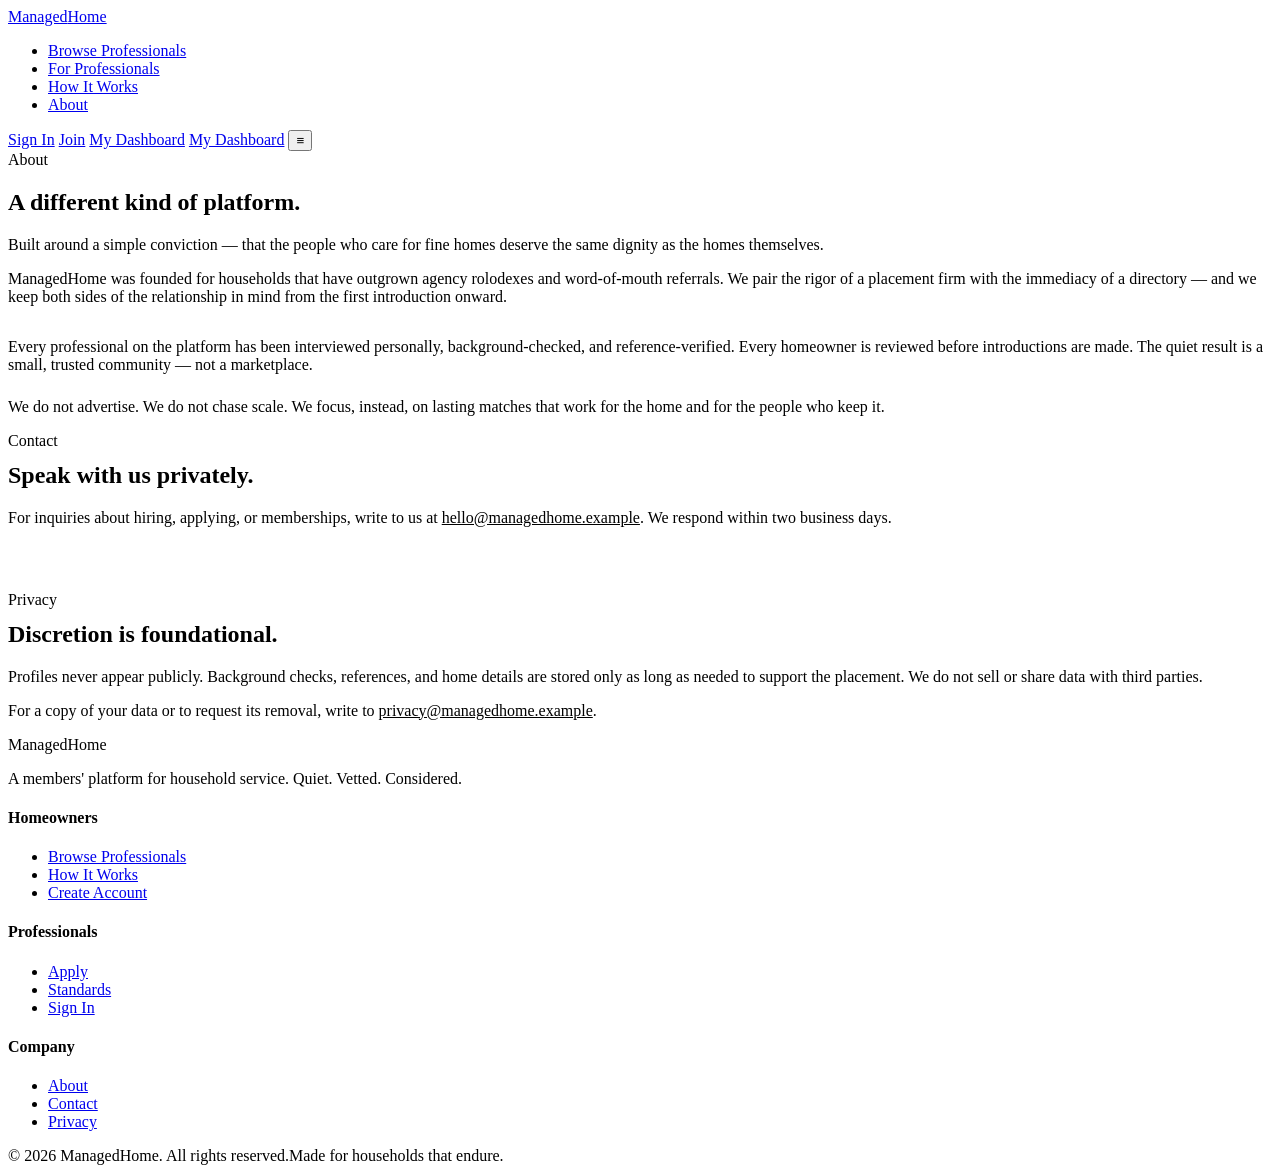
==== about.html @ 33c77a24 "Add files via upload" ====
<!doctype html>
<html lang="en">
<head>
  <meta charset="utf-8">
  <meta name="viewport" content="width=device-width, initial-scale=1">
  <title>About — ManagedHome</title>
  <link rel="stylesheet" href="css/styles.css">
</head>
<body>

<header class="site-header">
  <nav class="nav">
    <a href="index.html" class="brand">Managed<span>Home</span></a>
    <ul class="nav-links">
      <li><a href="browse.html">Browse Professionals</a></li>
      <li><a href="apply.html">For Professionals</a></li>
      <li><a href="how-it-works.html">How It Works</a></li>
      <li><a href="about.html" class="active">About</a></li>
    </ul>
    <div class="nav-actions">
      <a href="login.html" class="btn btn-sm btn-ghost" data-auth-show="out">Sign In</a>
      <a href="signup.html" class="btn btn-sm btn-primary" data-auth-show="out">Join</a>
      <a href="dashboard-homeowner.html" class="btn btn-sm btn-ghost" data-auth-show="homeowner">My Dashboard</a>
      <a href="dashboard-pro.html"        class="btn btn-sm btn-ghost" data-auth-show="pro">My Dashboard</a>
      <button class="nav-toggle" aria-label="Menu">≡</button>
    </div>
  </nav>
</header>

<section class="page-banner">
  <div class="container">
    <span class="eyebrow">About</span>
    <h1>A different kind of platform.</h1>
    <p>Built around a simple conviction — that the people who care for fine homes deserve the same dignity as the homes themselves.</p>
  </div>
</section>

<section>
  <div class="container container-narrow">
    <p class="lede" style="margin-bottom:2rem;">ManagedHome was founded for households that have outgrown agency rolodexes and word-of-mouth referrals. We pair the rigor of a placement firm with the immediacy of a directory — and we keep both sides of the relationship in mind from the first introduction onward.</p>
    <p style="margin-bottom:1.5rem;">Every professional on the platform has been interviewed personally, background-checked, and reference-verified. Every homeowner is reviewed before introductions are made. The quiet result is a small, trusted community — not a marketplace.</p>
    <p>We do not advertise. We do not chase scale. We focus, instead, on lasting matches that work for the home and for the people who keep it.</p>
  </div>
</section>

<section style="background:var(--ivory);">
  <div class="container container-narrow">
    <div id="contact" style="margin-bottom: 4rem;">
      <span class="eyebrow">Contact</span>
      <h2 style="margin-top:.75rem;">Speak with us privately.</h2>
      <p class="muted" style="margin-top:1rem;">For inquiries about hiring, applying, or memberships, write to us at <a href="mailto:hello@managedhome.example" style="border-bottom:1px solid var(--ink); color:var(--ink);">hello@managedhome.example</a>. We respond within two business days.</p>
    </div>

    <div id="privacy">
      <span class="eyebrow">Privacy</span>
      <h2 style="margin-top:.75rem;">Discretion is foundational.</h2>
      <p class="muted" style="margin-top:1rem; margin-bottom:1rem;">Profiles never appear publicly. Background checks, references, and home details are stored only as long as needed to support the placement. We do not sell or share data with third parties.</p>
      <p class="muted">For a copy of your data or to request its removal, write to <a href="mailto:privacy@managedhome.example" style="border-bottom:1px solid var(--ink); color:var(--ink);">privacy@managedhome.example</a>.</p>
    </div>
  </div>
</section>

<footer class="site-footer">
  <div class="container">
    <div class="footer-grid">
      <div><div class="footer-brand">ManagedHome</div><p>A members' platform for household service. Quiet. Vetted. Considered.</p></div>
      <div><h4>Homeowners</h4><ul><li><a href="browse.html">Browse Professionals</a></li><li><a href="how-it-works.html">How It Works</a></li><li><a href="signup.html">Create Account</a></li></ul></div>
      <div><h4>Professionals</h4><ul><li><a href="apply.html">Apply</a></li><li><a href="how-it-works.html">Standards</a></li><li><a href="login.html">Sign In</a></li></ul></div>
      <div><h4>Company</h4><ul><li><a href="about.html">About</a></li><li><a href="about.html#contact">Contact</a></li><li><a href="about.html#privacy">Privacy</a></li></ul></div>
    </div>
    <div class="footer-bottom"><span>© 2026 ManagedHome. All rights reserved.</span><span>Made for households that endure.</span></div>
  </div>
</footer>
<script src="js/data.js"></script>
<script src="js/app.js"></script>
</body>
</html>
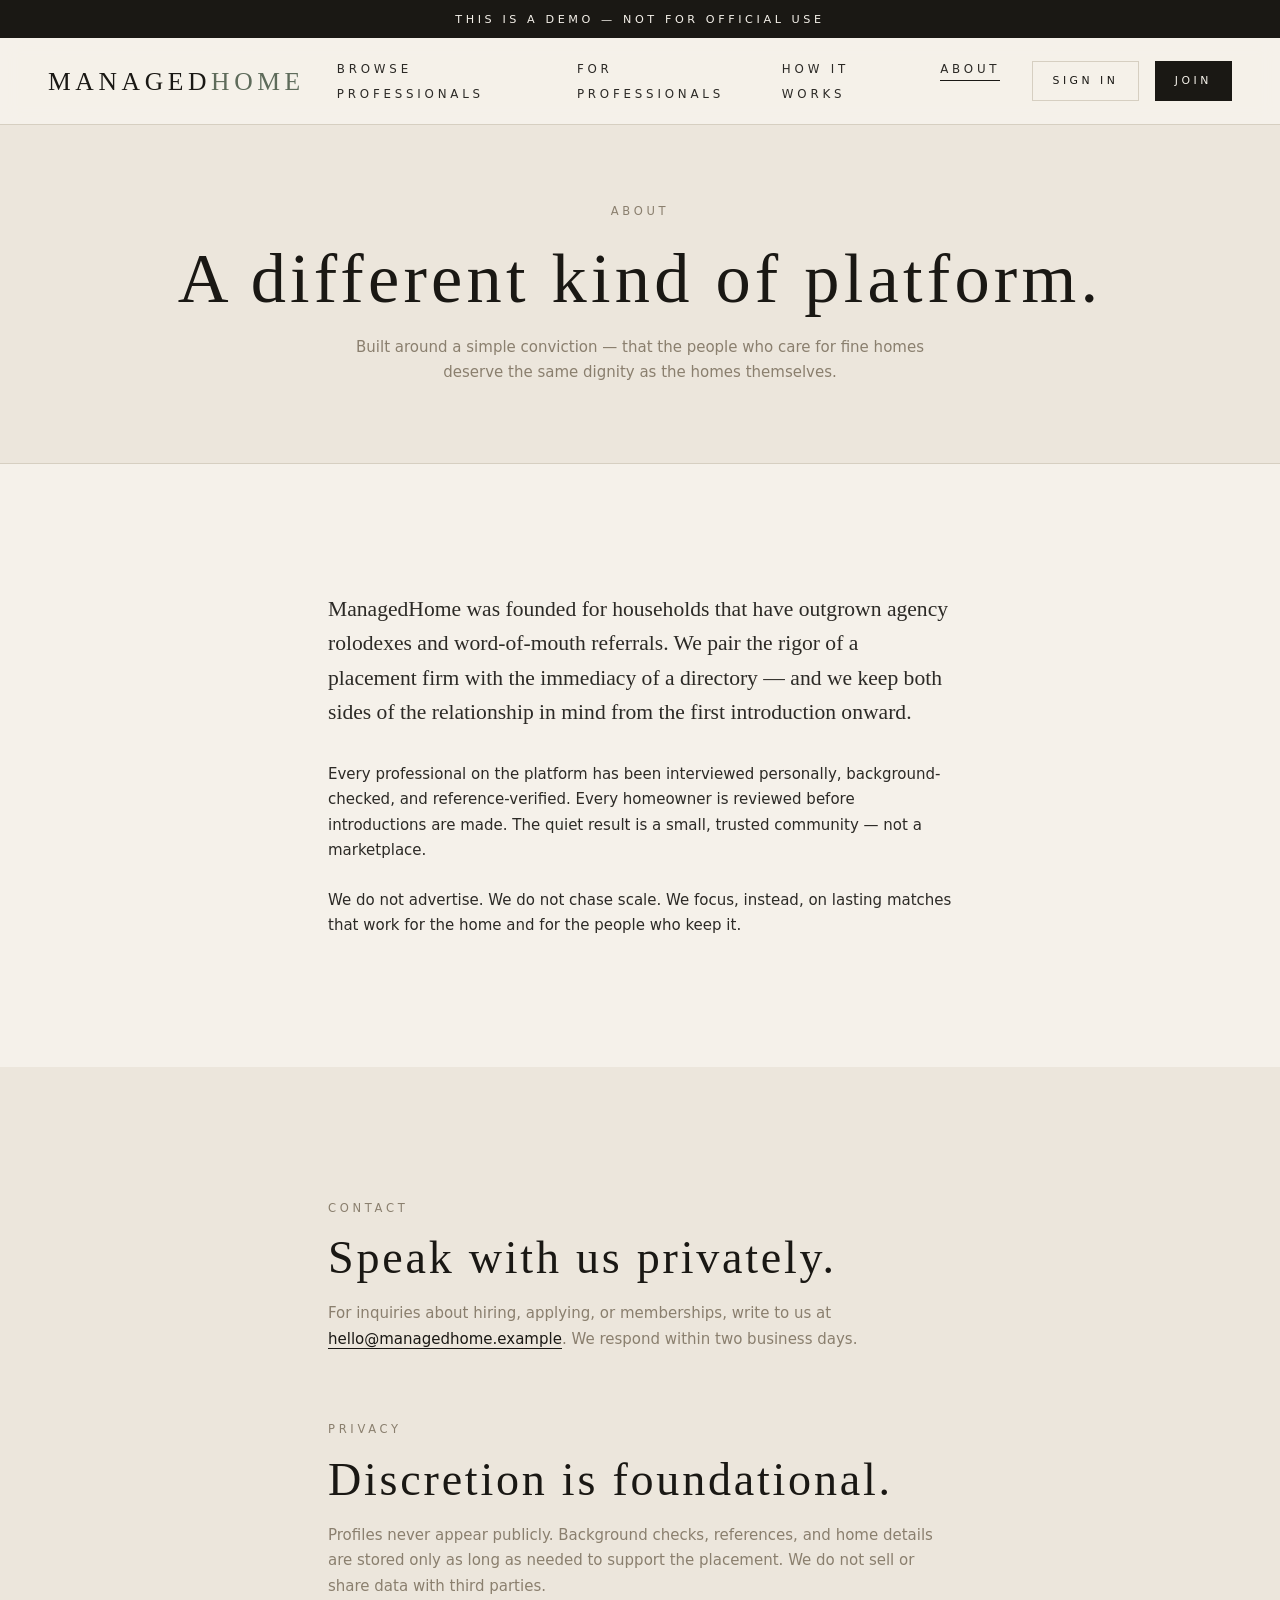
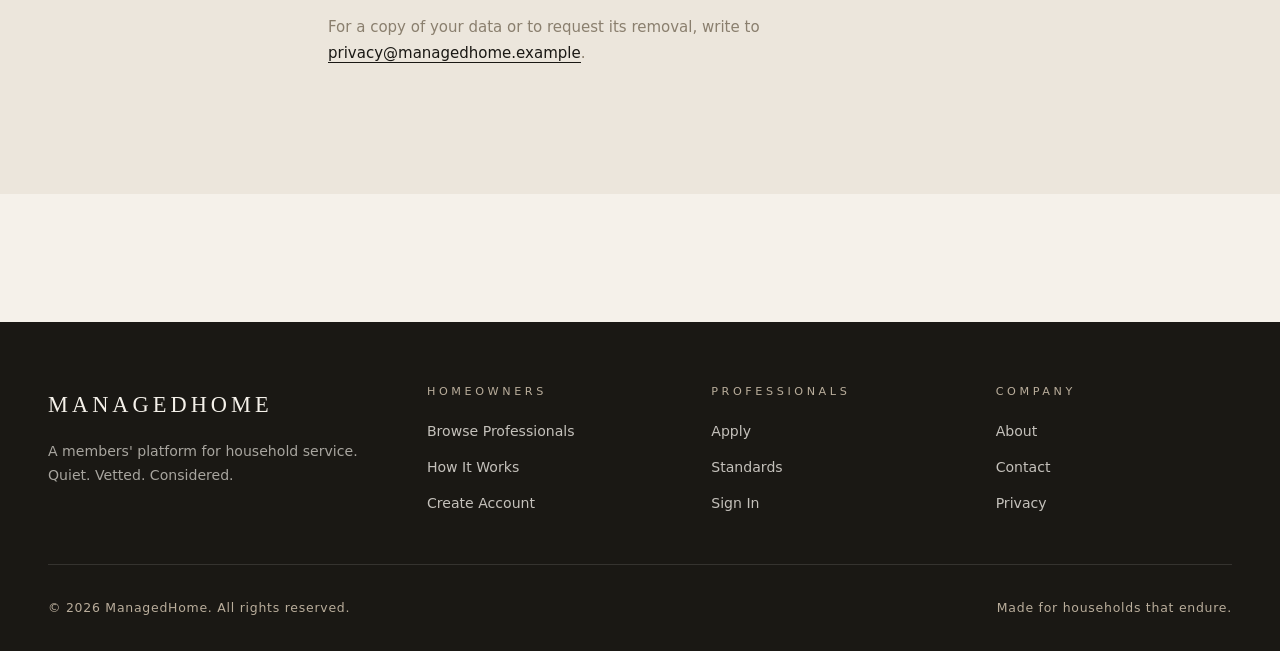
==== commit cb99ab0e: "Add 'demo — not for official use' banner to every page" ====
--- a/about.html
+++ b/about.html
@@ -7,6 +7,8 @@
   <link rel="stylesheet" href="css/styles.css">
 </head>
 <body>
+
+<div class="demo-banner">This is a demo — not for official use</div>
 
 <header class="site-header">
   <nav class="nav">
--- a/css/styles.css
+++ b/css/styles.css
@@ -0,0 +1,802 @@
+/* =========================================================
+   ManagedHome — Restoration Hardware-inspired aesthetic
+   Warm neutrals, refined serif headings, generous whitespace
+   ========================================================= */
+
+@import url('https://fonts.googleapis.com/css2?family=Cormorant+Garamond:wght@300;400;500;600&family=Inter:wght@300;400;500;600&display=swap');
+
+:root {
+  /* Palette — warm, muted, RH-inspired */
+  --bone:        #f5f1ea;
+  --ivory:       #ece6dc;
+  --cream:       #e4ddd0;
+  --taupe:       #b9ad9b;
+  --stone:       #8a7f6e;
+  --charcoal:    #2c2a26;
+  --ink:         #1a1814;
+  --line:        #d6cfc1;
+  --accent:      #5e6b5a;     /* muted sage */
+  --accent-soft: #cfd2c8;
+
+  /* Typography */
+  --serif: 'Cormorant Garamond', 'Times New Roman', serif;
+  --sans:  'Inter', -apple-system, system-ui, sans-serif;
+
+  /* Spacing rhythm */
+  --gutter: clamp(1.25rem, 4vw, 3rem);
+  --section: clamp(4rem, 10vw, 8rem);
+
+  /* Letterspacing scale */
+  --tracking-wide:  0.32em;
+  --tracking-mid:   0.18em;
+  --tracking-tight: 0.06em;
+}
+
+/* ---------- Reset ---------- */
+* { box-sizing: border-box; margin: 0; padding: 0; }
+html { scroll-behavior: smooth; }
+body {
+  font-family: var(--sans);
+  font-weight: 300;
+  font-size: 15px;
+  line-height: 1.7;
+  color: var(--charcoal);
+  background: var(--bone);
+  -webkit-font-smoothing: antialiased;
+  text-rendering: optimizeLegibility;
+}
+img { display: block; max-width: 100%; height: auto; }
+a  { color: inherit; text-decoration: none; }
+button { font: inherit; cursor: pointer; border: none; background: none; color: inherit; }
+input, select, textarea { font: inherit; color: inherit; }
+
+/* ---------- Typography ---------- */
+h1, h2, h3, h4 {
+  font-family: var(--serif);
+  font-weight: 300;
+  letter-spacing: var(--tracking-tight);
+  color: var(--ink);
+  line-height: 1.15;
+}
+h1 { font-size: clamp(2.4rem, 5.5vw, 4.6rem); }
+h2 { font-size: clamp(1.8rem, 3.6vw, 2.9rem); }
+h3 { font-size: clamp(1.3rem, 2.2vw, 1.7rem); font-weight: 400; }
+h4 { font-size: 1.05rem; font-weight: 500; letter-spacing: var(--tracking-mid); text-transform: uppercase; }
+p  { color: var(--charcoal); }
+
+.eyebrow {
+  font-family: var(--sans);
+  font-size: 0.72rem;
+  letter-spacing: var(--tracking-wide);
+  text-transform: uppercase;
+  color: var(--stone);
+  font-weight: 400;
+}
+
+.lede {
+  font-family: var(--serif);
+  font-size: clamp(1.1rem, 1.8vw, 1.35rem);
+  line-height: 1.6;
+  color: var(--charcoal);
+  font-weight: 300;
+}
+
+/* ---------- Layout ---------- */
+.container {
+  width: 100%;
+  max-width: 1320px;
+  margin: 0 auto;
+  padding: 0 var(--gutter);
+}
+.container-narrow {
+  width: 100%;
+  max-width: 720px;
+  margin: 0 auto;
+  padding: 0 var(--gutter);
+}
+section { padding: var(--section) 0; }
+.center { text-align: center; }
+
+/* ---------- Demo banner ---------- */
+.demo-banner {
+  background: var(--ink);
+  color: var(--bone);
+  text-align: center;
+  padding: 0.6rem 1rem;
+  font-size: 0.7rem;
+  letter-spacing: var(--tracking-wide);
+  text-transform: uppercase;
+  font-weight: 500;
+}
+
+/* ---------- Header / Nav ---------- */
+.site-header {
+  position: sticky;
+  top: 0;
+  z-index: 50;
+  background: rgba(245, 241, 234, 0.92);
+  backdrop-filter: saturate(140%) blur(10px);
+  -webkit-backdrop-filter: saturate(140%) blur(10px);
+  border-bottom: 1px solid var(--line);
+}
+.nav {
+  display: flex;
+  align-items: center;
+  justify-content: space-between;
+  padding: 1.1rem var(--gutter);
+  max-width: 1320px;
+  margin: 0 auto;
+  gap: 2rem;
+}
+.brand {
+  font-family: var(--serif);
+  font-size: 1.6rem;
+  font-weight: 400;
+  letter-spacing: var(--tracking-mid);
+  color: var(--ink);
+  text-transform: uppercase;
+}
+.brand span { color: var(--accent); }
+.nav-links {
+  display: flex;
+  gap: 2.2rem;
+  list-style: none;
+}
+.nav-links a {
+  font-size: 0.74rem;
+  letter-spacing: var(--tracking-wide);
+  text-transform: uppercase;
+  color: var(--charcoal);
+  padding-bottom: 4px;
+  border-bottom: 1px solid transparent;
+  transition: border-color .25s ease, color .25s ease;
+}
+.nav-links a:hover { border-color: var(--ink); }
+.nav-links a.active { border-color: var(--ink); }
+
+.nav-actions {
+  display: flex;
+  gap: 1rem;
+  align-items: center;
+}
+.nav-toggle {
+  display: none;
+  font-size: 1.4rem;
+  padding: .25rem .5rem;
+}
+
+/* ---------- Buttons ---------- */
+.btn {
+  display: inline-block;
+  padding: 0.95rem 2rem;
+  font-size: 0.72rem;
+  font-weight: 500;
+  letter-spacing: var(--tracking-wide);
+  text-transform: uppercase;
+  text-align: center;
+  border: 1px solid var(--ink);
+  background: transparent;
+  color: var(--ink);
+  transition: background .3s ease, color .3s ease, border-color .3s ease;
+  cursor: pointer;
+  white-space: nowrap;
+}
+.btn:hover { background: var(--ink); color: var(--bone); }
+.btn-primary { background: var(--ink); color: var(--bone); }
+.btn-primary:hover { background: var(--accent); border-color: var(--accent); color: var(--bone); }
+.btn-light { border-color: var(--bone); color: var(--bone); }
+.btn-light:hover { background: var(--bone); color: var(--ink); }
+.btn-ghost { border-color: var(--line); }
+.btn-sm { padding: 0.6rem 1.2rem; font-size: 0.68rem; }
+.btn-block { display: block; width: 100%; }
+
+/* ---------- Hero ---------- */
+.hero {
+  position: relative;
+  min-height: 78vh;
+  display: flex;
+  align-items: center;
+  background-size: cover;
+  background-position: center;
+  color: var(--bone);
+  isolation: isolate;
+}
+.hero::before {
+  content: '';
+  position: absolute; inset: 0;
+  background: linear-gradient(180deg, rgba(0,0,0,0.18) 0%, rgba(0,0,0,0.45) 100%);
+  z-index: -1;
+}
+.hero-content {
+  max-width: 720px;
+  padding: clamp(4rem, 12vw, 8rem) var(--gutter);
+}
+.hero h1 {
+  color: var(--bone);
+  font-size: clamp(2.6rem, 6vw, 5.2rem);
+  font-weight: 300;
+  letter-spacing: 0.02em;
+}
+.hero p {
+  margin-top: 1.5rem;
+  color: rgba(245, 241, 234, 0.92);
+  font-size: 1.05rem;
+  max-width: 520px;
+}
+.hero-actions { margin-top: 2.5rem; display: flex; gap: 1rem; flex-wrap: wrap; }
+.hero .eyebrow { color: rgba(245, 241, 234, 0.85); }
+
+/* ---------- Section heading ---------- */
+.section-head {
+  text-align: center;
+  margin-bottom: 4rem;
+}
+.section-head .eyebrow { display: block; margin-bottom: 1rem; }
+.section-head h2 { max-width: 720px; margin: 0 auto; }
+.section-head p {
+  max-width: 600px;
+  margin: 1.25rem auto 0;
+  color: var(--stone);
+}
+
+/* ---------- Two-up cards (homeowner vs pro) ---------- */
+.split {
+  display: grid;
+  grid-template-columns: 1fr 1fr;
+  gap: 2rem;
+}
+.split-card {
+  position: relative;
+  aspect-ratio: 4/5;
+  background-size: cover;
+  background-position: center;
+  display: flex;
+  align-items: flex-end;
+  justify-content: center;
+  padding: 3rem 2rem;
+  overflow: hidden;
+  isolation: isolate;
+}
+.split-card::before {
+  content: '';
+  position: absolute; inset: 0;
+  background: linear-gradient(180deg, rgba(0,0,0,0.0) 40%, rgba(0,0,0,0.55) 100%);
+  z-index: -1;
+  transition: background .4s ease;
+}
+.split-card:hover::before { background: linear-gradient(180deg, rgba(0,0,0,0.1) 40%, rgba(0,0,0,0.7) 100%); }
+.split-card-inner {
+  text-align: center;
+  color: var(--bone);
+  max-width: 360px;
+}
+.split-card h3 {
+  font-family: var(--serif);
+  font-size: 2rem;
+  color: var(--bone);
+  margin-bottom: .5rem;
+  letter-spacing: var(--tracking-mid);
+  text-transform: uppercase;
+  font-weight: 300;
+}
+.split-card p { color: rgba(245, 241, 234, 0.9); margin-bottom: 1.5rem; }
+
+/* ---------- Featured pros grid ---------- */
+.pro-grid {
+  display: grid;
+  grid-template-columns: repeat(auto-fill, minmax(260px, 1fr));
+  gap: 2.5rem 2rem;
+}
+.pro-card {
+  background: var(--bone);
+  border: 1px solid var(--line);
+  display: flex;
+  flex-direction: column;
+  transition: transform .3s ease, box-shadow .3s ease;
+  cursor: pointer;
+}
+.pro-card:hover {
+  transform: translateY(-4px);
+  box-shadow: 0 18px 30px -22px rgba(0,0,0,0.18);
+}
+.pro-card-img {
+  aspect-ratio: 4/5;
+  background-size: cover;
+  background-position: center;
+  background-color: var(--cream);
+}
+.pro-card-body { padding: 1.5rem 1.4rem 1.6rem; }
+.pro-card-name {
+  font-family: var(--serif);
+  font-size: 1.4rem;
+  color: var(--ink);
+  font-weight: 400;
+  letter-spacing: var(--tracking-tight);
+}
+.pro-card-trade {
+  font-size: 0.7rem;
+  letter-spacing: var(--tracking-wide);
+  text-transform: uppercase;
+  color: var(--stone);
+  margin-top: .35rem;
+}
+.pro-card-meta {
+  display: flex;
+  justify-content: space-between;
+  align-items: baseline;
+  margin-top: 1rem;
+  padding-top: 1rem;
+  border-top: 1px solid var(--line);
+  font-size: 0.85rem;
+}
+.pro-card-rating { color: var(--accent); }
+.pro-card-rate { color: var(--ink); font-weight: 500; }
+
+/* ---------- Filters bar ---------- */
+.filters {
+  display: flex;
+  gap: 1rem;
+  flex-wrap: wrap;
+  align-items: center;
+  padding: 1.5rem;
+  background: var(--ivory);
+  border: 1px solid var(--line);
+  margin-bottom: 3rem;
+}
+.filters label {
+  font-size: 0.7rem;
+  letter-spacing: var(--tracking-wide);
+  text-transform: uppercase;
+  color: var(--stone);
+  display: block;
+  margin-bottom: .35rem;
+}
+.filter-group { flex: 1; min-width: 160px; }
+.filters select, .filters input {
+  width: 100%;
+  padding: .65rem .8rem;
+  border: 1px solid var(--line);
+  background: var(--bone);
+  color: var(--ink);
+  font-size: 0.9rem;
+  font-family: var(--sans);
+  outline: none;
+  transition: border-color .2s;
+}
+.filters select:focus, .filters input:focus { border-color: var(--ink); }
+
+/* ---------- How it works steps ---------- */
+.steps {
+  display: grid;
+  grid-template-columns: repeat(3, 1fr);
+  gap: 2.5rem;
+  counter-reset: step;
+}
+.step { text-align: center; }
+.step-num {
+  font-family: var(--serif);
+  font-size: 3rem;
+  color: var(--accent);
+  font-weight: 400;
+  margin-bottom: 1rem;
+  display: block;
+}
+.step h3 {
+  font-family: var(--serif);
+  font-size: 1.4rem;
+  margin-bottom: .75rem;
+  font-weight: 400;
+}
+.step p { color: var(--stone); max-width: 320px; margin: 0 auto; }
+
+/* ---------- Testimonials ---------- */
+.testimonial {
+  text-align: center;
+  max-width: 760px;
+  margin: 0 auto;
+}
+.testimonial blockquote {
+  font-family: var(--serif);
+  font-size: clamp(1.4rem, 2.4vw, 1.9rem);
+  line-height: 1.5;
+  color: var(--ink);
+  font-weight: 300;
+  font-style: italic;
+}
+.testimonial cite {
+  display: block;
+  margin-top: 2rem;
+  font-style: normal;
+  font-size: 0.74rem;
+  letter-spacing: var(--tracking-wide);
+  text-transform: uppercase;
+  color: var(--stone);
+}
+
+/* ---------- Forms ---------- */
+.form {
+  display: flex;
+  flex-direction: column;
+  gap: 1.5rem;
+  background: var(--ivory);
+  padding: clamp(2rem, 4vw, 3.5rem);
+  border: 1px solid var(--line);
+}
+.form-row {
+  display: grid;
+  grid-template-columns: 1fr 1fr;
+  gap: 1.5rem;
+}
+.field { display: flex; flex-direction: column; }
+.field label {
+  font-size: 0.7rem;
+  letter-spacing: var(--tracking-wide);
+  text-transform: uppercase;
+  color: var(--stone);
+  margin-bottom: .55rem;
+}
+.field input,
+.field select,
+.field textarea {
+  padding: .85rem 1rem;
+  background: var(--bone);
+  border: 1px solid var(--line);
+  font-size: 0.95rem;
+  color: var(--ink);
+  font-family: var(--sans);
+  outline: none;
+  transition: border-color .2s;
+}
+.field input:focus,
+.field select:focus,
+.field textarea:focus { border-color: var(--ink); }
+.field textarea { min-height: 120px; resize: vertical; }
+.field-help { font-size: .78rem; color: var(--stone); margin-top: .35rem; }
+
+.checkbox-row {
+  display: flex;
+  gap: .6rem;
+  align-items: flex-start;
+  font-size: .9rem;
+  color: var(--charcoal);
+}
+.checkbox-row input { margin-top: .25rem; }
+
+/* ---------- Profile detail ---------- */
+.profile-hero {
+  display: grid;
+  grid-template-columns: 1fr 1.4fr;
+  gap: 3rem;
+  align-items: start;
+}
+.profile-photo {
+  aspect-ratio: 4/5;
+  background-size: cover;
+  background-position: center;
+  background-color: var(--cream);
+}
+.profile-info .eyebrow { display: block; margin-bottom: .75rem; }
+.profile-info h1 { margin-bottom: 1rem; }
+.profile-meta {
+  display: flex;
+  gap: 2rem;
+  flex-wrap: wrap;
+  margin: 2rem 0;
+  padding: 1.5rem 0;
+  border-top: 1px solid var(--line);
+  border-bottom: 1px solid var(--line);
+}
+.profile-meta div { font-size: 0.9rem; }
+.profile-meta strong {
+  display: block;
+  font-size: 0.7rem;
+  letter-spacing: var(--tracking-wide);
+  text-transform: uppercase;
+  color: var(--stone);
+  margin-bottom: .35rem;
+  font-weight: 400;
+}
+.profile-section { margin-top: 3rem; }
+.profile-section h3 {
+  font-family: var(--serif);
+  font-size: 1.5rem;
+  margin-bottom: 1rem;
+  font-weight: 400;
+}
+.review {
+  padding: 1.5rem 0;
+  border-bottom: 1px solid var(--line);
+}
+.review:last-child { border-bottom: none; }
+.review-head {
+  display: flex;
+  justify-content: space-between;
+  margin-bottom: .75rem;
+  font-size: .82rem;
+  color: var(--stone);
+}
+.review-stars { color: var(--accent); }
+
+/* ---------- Dashboard ---------- */
+.dash {
+  display: grid;
+  grid-template-columns: 240px 1fr;
+  min-height: calc(100vh - 70px);
+}
+.dash-side {
+  background: var(--ivory);
+  border-right: 1px solid var(--line);
+  padding: 2.5rem 1.5rem;
+}
+.dash-side h4 {
+  font-family: var(--sans);
+  font-size: 0.7rem;
+  letter-spacing: var(--tracking-wide);
+  color: var(--stone);
+  margin-bottom: 1rem;
+  font-weight: 500;
+}
+.dash-nav { list-style: none; display: flex; flex-direction: column; gap: .25rem; margin-bottom: 2.5rem; }
+.dash-nav a {
+  display: block;
+  padding: .65rem .85rem;
+  font-size: 0.9rem;
+  color: var(--charcoal);
+  border-left: 2px solid transparent;
+  transition: background .2s, border-color .2s;
+}
+.dash-nav a:hover { background: var(--cream); }
+.dash-nav a.active { background: var(--cream); border-left-color: var(--ink); color: var(--ink); font-weight: 500; }
+.dash-main { padding: 3rem clamp(1.5rem, 4vw, 3.5rem); }
+.dash-head {
+  display: flex;
+  justify-content: space-between;
+  align-items: flex-end;
+  margin-bottom: 2.5rem;
+  flex-wrap: wrap;
+  gap: 1rem;
+}
+.dash-head h1 { font-size: clamp(1.7rem, 3vw, 2.4rem); }
+
+.stat-grid {
+  display: grid;
+  grid-template-columns: repeat(auto-fit, minmax(180px, 1fr));
+  gap: 1rem;
+  margin-bottom: 3rem;
+}
+.stat {
+  background: var(--bone);
+  border: 1px solid var(--line);
+  padding: 1.5rem 1.25rem;
+}
+.stat-label {
+  font-size: 0.7rem;
+  letter-spacing: var(--tracking-wide);
+  text-transform: uppercase;
+  color: var(--stone);
+  margin-bottom: .5rem;
+}
+.stat-value {
+  font-family: var(--serif);
+  font-size: 2.2rem;
+  color: var(--ink);
+  font-weight: 400;
+}
+
+.dash-card {
+  background: var(--bone);
+  border: 1px solid var(--line);
+  padding: 1.75rem;
+  margin-bottom: 1.5rem;
+}
+.dash-card h3 {
+  font-size: 1.2rem;
+  margin-bottom: 1rem;
+  font-weight: 400;
+}
+.dash-list { list-style: none; }
+.dash-list li {
+  display: flex;
+  justify-content: space-between;
+  padding: 1rem 0;
+  border-bottom: 1px solid var(--line);
+  font-size: 0.92rem;
+  align-items: center;
+  gap: 1rem;
+}
+.dash-list li:last-child { border-bottom: none; }
+.dash-list .meta { color: var(--stone); font-size: 0.82rem; }
+
+.tag {
+  display: inline-block;
+  padding: .2rem .65rem;
+  font-size: 0.65rem;
+  letter-spacing: var(--tracking-wide);
+  text-transform: uppercase;
+  border: 1px solid var(--line);
+  color: var(--stone);
+}
+.tag-active   { color: var(--accent); border-color: var(--accent); }
+.tag-pending  { color: #b78a3e; border-color: #b78a3e; }
+.tag-complete { color: var(--stone); }
+
+/* ---------- Footer ---------- */
+.site-footer {
+  background: var(--ink);
+  color: var(--bone);
+  padding: 4rem 0 2rem;
+  margin-top: var(--section);
+}
+.footer-grid {
+  display: grid;
+  grid-template-columns: 1.4fr 1fr 1fr 1fr;
+  gap: 3rem;
+  margin-bottom: 3rem;
+}
+.footer-grid h4 {
+  font-family: var(--sans);
+  font-size: 0.7rem;
+  letter-spacing: var(--tracking-wide);
+  color: var(--taupe);
+  margin-bottom: 1.25rem;
+  font-weight: 500;
+}
+.footer-grid ul { list-style: none; display: flex; flex-direction: column; gap: .65rem; }
+.footer-grid a { color: rgba(245,241,234,0.78); font-size: 0.88rem; transition: color .2s; }
+.footer-grid a:hover { color: var(--bone); }
+.footer-grid p { color: rgba(245,241,234,0.65); font-size: 0.88rem; line-height: 1.7; }
+.footer-brand { font-family: var(--serif); font-size: 1.4rem; letter-spacing: var(--tracking-mid); text-transform: uppercase; margin-bottom: 1rem; }
+.footer-bottom {
+  border-top: 1px solid rgba(245,241,234,0.12);
+  padding-top: 2rem;
+  display: flex;
+  justify-content: space-between;
+  flex-wrap: wrap;
+  gap: 1rem;
+  font-size: 0.78rem;
+  color: var(--taupe);
+  letter-spacing: var(--tracking-tight);
+}
+
+/* ---------- Auth pages ---------- */
+.auth-wrap {
+  min-height: calc(100vh - 70px);
+  display: grid;
+  grid-template-columns: 1fr 1fr;
+}
+.auth-side {
+  background-size: cover;
+  background-position: center;
+  position: relative;
+  isolation: isolate;
+}
+.auth-side::before {
+  content: '';
+  position: absolute; inset: 0;
+  background: linear-gradient(135deg, rgba(0,0,0,0.2), rgba(0,0,0,0.55));
+  z-index: -1;
+}
+.auth-side-content {
+  position: absolute; bottom: 4rem; left: 4rem; right: 4rem;
+  color: var(--bone);
+}
+.auth-side-content h2 { color: var(--bone); font-weight: 300; margin-bottom: .5rem; }
+.auth-side-content p  { color: rgba(245,241,234,0.85); }
+.auth-form-wrap {
+  display: flex;
+  align-items: center;
+  justify-content: center;
+  padding: 3rem var(--gutter);
+}
+.auth-form { width: 100%; max-width: 420px; }
+.auth-form h1 { margin-bottom: 0.5rem; }
+.auth-form .lede { margin-bottom: 2rem; color: var(--stone); }
+.auth-tabs {
+  display: flex;
+  gap: 2rem;
+  margin-bottom: 2rem;
+  border-bottom: 1px solid var(--line);
+}
+.auth-tabs button {
+  padding: 0 0 1rem;
+  font-size: 0.74rem;
+  letter-spacing: var(--tracking-wide);
+  text-transform: uppercase;
+  color: var(--stone);
+  border-bottom: 2px solid transparent;
+  margin-bottom: -1px;
+}
+.auth-tabs button.active { color: var(--ink); border-bottom-color: var(--ink); }
+.alt-link { text-align: center; margin-top: 1.5rem; font-size: 0.88rem; color: var(--stone); }
+.alt-link a { color: var(--ink); border-bottom: 1px solid var(--ink); }
+
+/* ---------- Toast ---------- */
+.toast {
+  position: fixed;
+  bottom: 2rem;
+  right: 2rem;
+  background: var(--ink);
+  color: var(--bone);
+  padding: 1rem 1.5rem;
+  font-size: 0.85rem;
+  letter-spacing: var(--tracking-tight);
+  z-index: 100;
+  opacity: 0;
+  transform: translateY(20px);
+  transition: opacity .3s, transform .3s;
+  pointer-events: none;
+  max-width: 320px;
+}
+.toast.show { opacity: 1; transform: translateY(0); }
+
+/* ---------- Utility ---------- */
+.divider {
+  border: none;
+  border-top: 1px solid var(--line);
+  margin: 3rem 0;
+}
+.muted { color: var(--stone); }
+.mono-num { font-variant-numeric: tabular-nums; }
+
+/* ---------- Page banner ---------- */
+.page-banner {
+  background: var(--ivory);
+  padding: clamp(3rem, 6vw, 5rem) 0;
+  text-align: center;
+  border-bottom: 1px solid var(--line);
+}
+.page-banner .eyebrow { display: block; margin-bottom: 1rem; }
+.page-banner p { max-width: 620px; margin: 1rem auto 0; color: var(--stone); }
+
+/* ---------- CTA strip ---------- */
+.cta-strip {
+  background: var(--ink);
+  color: var(--bone);
+  text-align: center;
+  padding: clamp(4rem, 8vw, 6rem) var(--gutter);
+}
+.cta-strip h2 { color: var(--bone); margin-bottom: 1rem; }
+.cta-strip p { color: rgba(245,241,234,0.78); max-width: 540px; margin: 0 auto 2rem; }
+
+/* ---------- Empty state ---------- */
+.empty {
+  text-align: center;
+  padding: 3rem 1rem;
+  color: var(--stone);
+  border: 1px dashed var(--line);
+}
+.empty h3 { margin-bottom: .5rem; font-weight: 400; }
+
+/* ---------- Responsive ---------- */
+@media (max-width: 880px) {
+  .nav-links { display: none; }
+  .nav-links.open {
+    display: flex;
+    position: absolute;
+    top: 100%; left: 0; right: 0;
+    background: var(--bone);
+    flex-direction: column;
+    padding: 1.5rem var(--gutter);
+    border-bottom: 1px solid var(--line);
+    gap: 1.2rem;
+  }
+  .nav-toggle { display: block; }
+  .split { grid-template-columns: 1fr; }
+  .steps { grid-template-columns: 1fr; gap: 3rem; }
+  .footer-grid { grid-template-columns: 1fr 1fr; gap: 2rem; }
+  .form-row { grid-template-columns: 1fr; }
+  .profile-hero { grid-template-columns: 1fr; }
+  .auth-wrap { grid-template-columns: 1fr; }
+  .auth-side { display: none; }
+  .dash { grid-template-columns: 1fr; }
+  .dash-side {
+    border-right: none;
+    border-bottom: 1px solid var(--line);
+    padding: 1.25rem var(--gutter);
+  }
+  .dash-nav { flex-direction: row; flex-wrap: wrap; margin-bottom: 0; }
+}
+@media (max-width: 520px) {
+  .footer-grid { grid-template-columns: 1fr; }
+  .nav-actions .btn:not(.btn-primary) { display: none; }
+}
